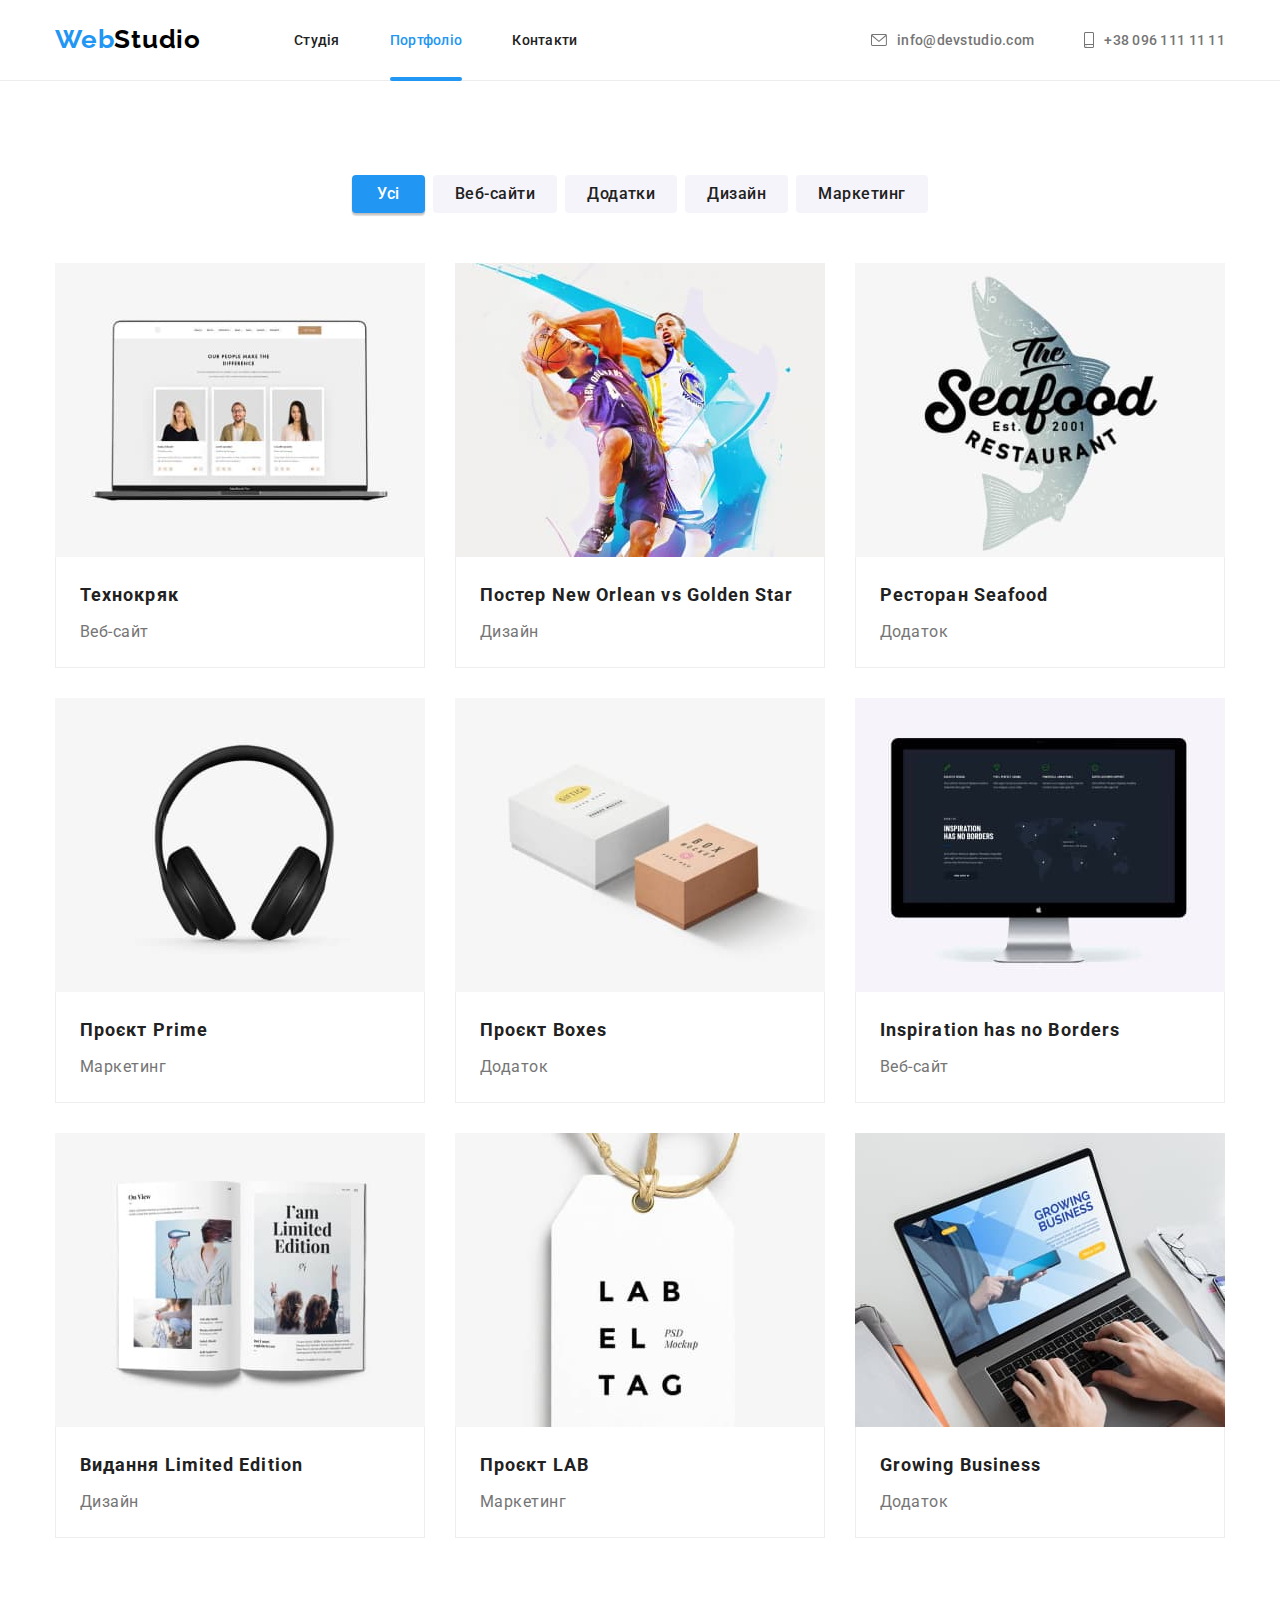
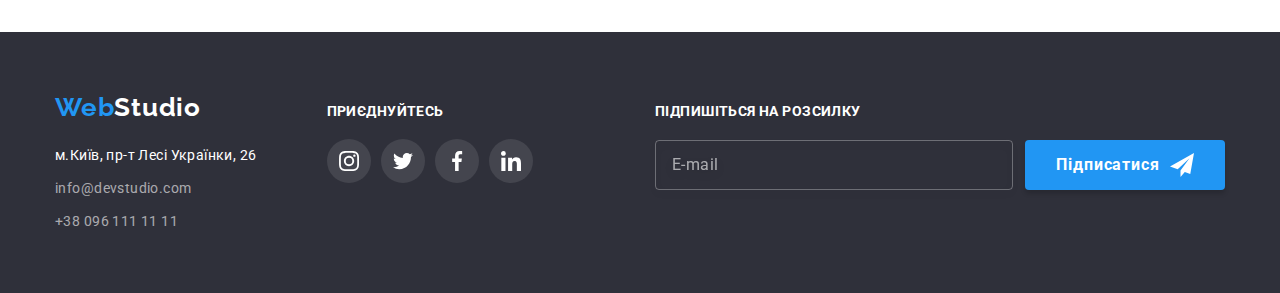
==== portfolio.html @ 1e5fd44d "Created repository" ====
<!DOCTYPE html>
<html lang="uk">
<head>
    <meta charset="UTF-8">
    <meta http-equiv="X-UA-Compatible" content="IE=edge">
    <meta name="viewport" content="width=device-width, initial-scale=1.0">
    <title>Портфоліо</title>
    <link rel="preconnect" href="https://fonts.googleapis.com">
    <link rel="preconnect" href="https://fonts.gstatic.com" crossorigin>
    <link href="https://fonts.googleapis.com/css2?family=Open+Sans:wght@400;500;600;700&family=Raleway:wght@700&family=Roboto:wght@400;500;700;900&display=swap" rel="stylesheet">
    <link rel="stylesheet" href="https://cdnjs.cloudflare.com/ajax/libs/modern-normalize/1.1.0/modern-normalize.css">
    <link rel="stylesheet" href="./css/style.css">
</head> 
<body class="page-body">
    <!-- HEADER -->
    <header class="page-header">
        <nav class="container main-nav">
            <a class="logo-link link" href="/"><span class="logo-web">Web</span><span class="studio-black">Studio</span></a>
            <ul class="site-nav list">
                <li class="item"><a class="header-link link" href="./index.html">Студія</a></li>
                <li class="item"><a class="header-link link current ancor" href="#">Портфоліо</a></li>
                <li class="item"><a class="header-link link" href="#">Контакти</a></li>
            </ul>
            <ul class="contacts-nav list">
                <li class="item">
                    <a class="header-link link" href="mailto:info@devstudio.com">
                        <svg class="mail-icon icon" width="16" height="12">
                            <use href="./images/icons.svg#icon-mail"></use>
                        </svg>
                        <span>info@devstudio.com</span>
                    </a>
                </li>
                <li class="item">
                    <a class="header-link link" href="tel:+380961111111">
                        <svg class="phone-icon icon" width="10" height="16">
                             <use href="./images/icons.svg#icon-phone"></use>
                        </svg>
                        <span>+38 096 111 11 11</span> 
                    </a>
                </li>
            </ul>
        </nav>
    </header>
    <main>
    <!-- PORTFOLIO HERO-->
    <section class="section-portfolio">
        <div class="container">
            <h1 class="visually-hidden">Cписок Портфоліо</h1>
            <ul class="flex-button list">
                <li class="item"><button class="button primary" type="button">Усі</button></li>
                <li class="item"><button class="button secondary" type="button">Веб-сайти</button></li>
                <li class="item"><button class="button secondary" type="button">Додатки</button></li>
                <li class="item"><button class="button secondary" type="button">Дизайн</button></li>
                <li class="item"><button class="button secondary" type="button">Маркетинг</button></li>
            </ul>
        </div>
        <div class="flex-container container">
            <ul class="flex-projects list">
                <li class="item">
                    <a class="flex-link link" href="/">
                        <div class="portfolio-overlay">
                            <img class="img" src="./portfolio-images/project1.jpg" alt="project1" width="370" height="294" />
                            <p class="overlay-text">
                                Ресурс пропонує комплексні пропозиції з різним рівнем
                                функціоналу та сервісів. Все це дозволить відвідувачу
                                отримати вичерпні відомості про компанію чи приватну особу.
                            </p>
                        </div>
                        <div class="flex-text">
                            <h2 class="title">Технокряк</h2>
                            <p class="text">Веб-сайт</p>
                        </div>
                    </a>
                </li>
                <li class="item">
                    <a class="flex-link link" href="/">
                        <div class="portfolio-overlay">
                            <img class="img" src="./portfolio-images/project2.jpg" alt="project2" width="370" height="294" />
                            <p class="overlay-text">
                                Ресурс пропонує комплексні пропозиції з різним рівнем
                                функціоналу та сервісів. Все це дозволить відвідувачу
                                отримати вичерпні відомості про компанію чи приватну особу.
                            </p>
                        </div>
                        <div class="flex-text">
                            <h2 class="title">Постер New Orlean vs Golden Star</h2>
                            <p class="text">Дизайн</p>
                        </div>
                    </a>
                </li>
                <li class="item">
                    <a class="flex-link link" href="/">
                        <div class="portfolio-overlay">
                            <img class="img" src="./portfolio-images/project3.jpg" alt="project3" width="370" height="294" />
                            <p class="overlay-text">
                                Ресурс пропонує комплексні пропозиції з різним рівнем
                                функціоналу та сервісів. Все це дозволить відвідувачу
                                отримати вичерпні відомості про компанію чи приватну особу.
                            </p>
                        </div>
                        <div class="flex-text">
                            <h2 class="title">Ресторан Seafood</h2>
                            <p class="text">Додаток</p>
                        </div>
                    </a>
                </li>
                <li class="item">
                    <a class="flex-link link" href="/">
                        <div class="portfolio-overlay">
                            <img class="img" src="./portfolio-images/project4.jpg" alt="project4" width="370" height="294" />
                            <p class="overlay-text">
                                Ресурс пропонує комплексні пропозиції з різним рівнем
                                функціоналу та сервісів. Все це дозволить відвідувачу
                                отримати вичерпні відомості про компанію чи приватну особу.
                            </p>
                        </div>
                        <div class="flex-text">
                            <h2 class="title">Проєкт Prime</h2>
                            <p class="text">Маркетинг</p>
                        </div>
                    </a> 
                </li>
                <li class="item">
                    <a class="flex-link link" href="/">
                        <div class="portfolio-overlay">
                            <img class="img" src="./portfolio-images/project5.jpg" alt="project5" width="370" height="294" />
                            <p class="overlay-text">
                                Ресурс пропонує комплексні пропозиції з різним рівнем
                                функціоналу та сервісів. Все це дозволить відвідувачу
                                отримати вичерпні відомості про компанію чи приватну особу.
                            </p>
                        </div>
                        <div class="flex-text">
                            <h2 class="title">Проєкт Boxes</h2>
                            <p class="text">Додаток</p>
                        </div>
                    </a>
                </li>
                <li class="item">
                    <a class="flex-link link" href="/">
                        <div class="portfolio-overlay">
                            <img class="img img" src="./portfolio-images/project6.jpg" alt="project6" width="370" height="294" />
                            <p class="overlay-text">
                                Ресурс пропонує комплексні пропозиції з різним рівнем
                                функціоналу та сервісів. Все це дозволить відвідувачу
                                отримати вичерпні відомості про компанію чи приватну особу.
                            </p>
                        </div>
                        <div class="flex-text">
                            <h2 class="title">Inspiration has no Borders</h2>
                            <p class="text">Веб-сайт</p>
                        </div>
                    </a>
                </li>
                <li class="item">
                    <a class="flex-link link" href="/">
                        <div class="portfolio-overlay">
                            <img class="img" src="./portfolio-images/project7.jpg" alt="project7" width="370" height="294" />
                            <p class="overlay-text">
                                Ресурс пропонує комплексні пропозиції з різним рівнем
                                функціоналу та сервісів. Все це дозволить відвідувачу
                                отримати вичерпні відомості про компанію чи приватну особу.
                            </p>
                        </div>
                        <div class="flex-text">
                            <h2 class="title">Видання Limited Edition</h2>
                            <p class="text">Дизайн</p>
                        </div>
                    </a>
                </li>
                <li class="item">
                    <a class="flex-link link" href="/">
                        <div class="portfolio-overlay">
                            <img class="img" src="./portfolio-images/project8.jpg" alt="project8" width="370" height="294" />
                            <p class="overlay-text">
                                Ресурс пропонує комплексні пропозиції з різним рівнем
                                функціоналу та сервісів. Все це дозволить відвідувачу
                                отримати вичерпні відомості про компанію чи приватну особу.
                            </p>
                        </div> 
                        <div class="flex-text">
                            <h2 class="title">Проєкт LAB</h2>
                            <p class="text">Маркетинг</p>
                        </div>
                    </a>
                </li>
                <li class="item">
                    <a class="flex-link link" href="/">
                        <div class="portfolio-overlay">
                            <img class="img" src="./portfolio-images/project9.jpg" alt="project9" width="370" height="294" />
                            <p class="overlay-text">
                                Ресурс пропонує комплексні пропозиції з різним рівнем
                                функціоналу та сервісів. Все це дозволить відвідувачу
                                отримати вичерпні відомості про компанію чи приватну особу.
                            </p>
                        </div>
                        <div class="flex-text">
                            <h2 class="title">Growing Business</h2>
                            <p class="text">Додаток</p>
                        </div>
                    </a>
                </li>
            </div>
        </div>
    </section>
    </main>
<!-- FOOTER -->
<footer class="page-footer">
    <div class="container">
        <div class="footer-contacts">
            <a class="logo-link link" href="/"><span class="logo-web">Web</span><span class="studio-white">Studio</span></a>
            <address class="footer-address">
                <ul class="footer-list list">
                    <li class="item"><a class="footer-map link" href="https://goo.gl/maps/G85cK65bw4opuVoQ9" target=“_blank” rel=“noreferrer noopener nofollow”>
                    м.Київ, пр-т Лесі Українки, 26</a></li>
                    <li class="item"><a class="footer-mail link" href="mailto:info@devstudio.com">info@devstudio.com</a></li>
                    <li class="item"><a class="footer-tel link" href="tel:+380961111111">+38 096 111 11 11</a></li>
                </ul>
            </address>
        </div>
        <div class="footer-social">
            <h2 class="footer-title">Приєднуйтесь</h2>
            <ul class="footer-icons list">
                <li class="item">
                    <a href="" class="social-link">
                        <svg class="social-icon" width="20" height="20">
                            <use href="./images/icons.svg#icon-instagram"></use>
                        </svg>
                    </a>
                </li>
                <li class="item">
                    <a href="" class="social-link">
                        <svg class="social-icon" width="20" height="20">
                            <use href="./images/icons.svg#icon-twitter"></use>
                        </svg>
                    </a>
                </li>
                <li class="item">
                    <a href="" class="social-link">
                        <svg class="social-icon" width="20" height="20">
                            <use href="./images/icons.svg#icon-facebook"></use>
                        </svg>
                    </a>
                </li>
                <li class="item">
                    <a href="" class="social-link">
                        <svg class="social-icon" width="20" height="20">
                            <use href="./images/icons.svg#icon-linkedin"></use>
                        </svg>
                    </a>
                </li>
            </ul>
        </div>
        <div class="footer-form-wrapper">
          <p class="footer-label">Підпишіться на розсилку</p>
          <form name="footer-form" class="footer-form">
            <input
              name="mail-foot"
              id="mail-foot"
              type="email"
              class="footer-mail-input"
              placeholder="E-mail"
            />
          <button class="footer-button">
            <span class="footer-span">Підписатися</span>
            <svg class="icon-send" width="24" height="24">
              <use href="./images/icons.svg#icon-send"></use>
            </svg>
          </button>
        </form>
      </div>
    </div>           
</footer>
</body>
</html>
---- css/style.css ----
/* General styles */

:root {
  --main-color: #ffffff;
  --primary-title-color: #212121;
  --primary-text-color: #757575;
  --accent-color: #2196f3;
  --black-logo: #000000;
  --primary-bg-color: #2f303a;
  --team-bg-color: #f5f4fa;
  --footer-link-color: rgba(255, 255, 255, 0.6);
  --button-box-shadow: rgba(0, 0, 0, 0.15);
  --button-shadow-bg: #188ce8;
  --main-letter-spacing: 0.03em;
  --border-color: #ececec;
  --border-second-color: #eeeeee;
  --icon-bg-color: #afb1b8;
  --logo-footer-color: #ffffff;
}

* {
  box-sizing: border-box;
}

*::before,
*::after {
  box-sizing: inherit;
}

.img {
  width: 100%;
  height: auto;
  display: block;
}

h1,
h2,
h3,
p,
ul {
  margin: 0;
}

.page-body {
  font-family: "Roboto", sans-serif;
}

.container {
  width: 1200px;
  margin-right: auto;
  margin-left: auto;
  padding-right: 15px;
  padding-left: 15px;
  /* outline: 1px solid red; */
}

.visually-hidden {
  position: absolute;
  width: 1px;
  height: 1px;
  margin: -1px;
  border: 0;
  padding: 0;
  white-space: nowrap;
  clip-path: inset(100%);
  clip: rect(0 0 0 0);
  overflow: hidden;
}

.link {
  text-decoration: none;
}

.list {
  list-style: none;
  padding: 0;
  margin: 0;
}

.text {
  font-weight: 400;
  letter-spacing: var(--main-letter-spacing);
}

.hero,
.page-footer {
  background-color: var(--primary-bg-color);
}

/* Header styles */
.page-header {
  background-color: var(--main-color);
  border-bottom: 1px solid var(--border-color);
}

.main-nav {
  display: flex;
  align-items: center;
}

.site-nav,
.contacts-nav {
  display: flex;
}

.site-nav .item + .item {
  margin-left: 50px;
}

.site-nav .link,
.contacts-nav .link {
  display: flex;
  align-items: center;
  padding-top: 32px;
  padding-bottom: 32px;
  position: relative;
}

.contacts-nav {
  margin-left: auto;
}

.contacts-nav .item + .item {
  margin-left: 50px;
}

.site-nav .link,
.title {
  color: var(--primary-title-color);
}

.text,
.contacts-nav .link {
  color: var(--primary-text-color);
}

.header-link {
  font-weight: 500;
  font-size: 14px;
  line-height: calc(16 / 14);
  letter-spacing: 0.02em;

  transition: color 250ms cubic-bezier(0.4, 0, 0.2, 1),
    fill 250ms cubic-bezier(0.4, 0, 0.2, 1);
}

.header-link .icon {
  margin-right: 10px;
  fill: currentColor;
}

.logo-web,
.header-link.current,
.header-link:hover,
.header-link:focus,
.footer-list .link:hover,
.footer-list .link:focus {
  color: var(--accent-color);
}

.ancor::after {
  display: flex;
  content: "";
  width: 100%;
  height: 4px;
  background: var(--accent-color);
  border-radius: 2px;
  position: absolute;
  bottom: -1px;
}

/* WebStudio logo styles */
.studio-black {
  color: var(--black-logo);
}

.studio-white {
  color: var(--main-color);
}

.logo-link {
  font-family: "Raleway", sans-serif;
  font-weight: 700;
  font-size: 26px;
  line-height: calc(31 / 26);
  letter-spacing: var(--main-letter-spacing);
}

.page-header .logo-link {
  padding-top: 24px;
  padding-bottom: 25px;
  margin-right: 93px;
}

.second-title {
  margin-bottom: 50px;
  font-weight: 700;
  font-size: 36px;
  line-height: calc(42 / 36);
  text-align: center;
  letter-spacing: var(--main-letter-spacing);
}

/* Hero styles*/
.hero-title {
  width: 696px;
  margin-left: auto;
  margin-right: auto;
  margin-bottom: 30px;

  font-weight: 900;
  font-size: 44px;
  line-height: calc(60 / 44);
  text-align: center;
  letter-spacing: 0.06em;
  text-transform: uppercase;
  color: var(--main-color);
}

.hero {
  padding-top: 200px;
  padding-bottom: 200px;
  text-align: center;
  max-width: 1600px;
  margin-left: auto;
  margin-right: auto;
  background-image: linear-gradient(
      to right,
      rgba(47, 48, 58, 0.4),
      rgba(47, 48, 58, 0.4)
    ),
    url(../images/hero-bg.jpg);

  background-repeat: no-repeat;
  background-size: cover;
  background-position: center;
  text-align: center;
}

.hero-button {
  display: inline-block;
  text-align: center;
  /* min-width: 200px; */

  padding-top: 10px;
  padding-right: 32px;
  padding-bottom: 10px;
  padding-left: 32px;

  font-weight: 700;
  font-size: 16px;
  line-height: calc(30 / 16);
  align-items: center;
  letter-spacing: 0.06em;

  font-family: inherit;
  cursor: pointer;
  color: var(--main-color);
  background-color: var(--accent-color);
  border-radius: 4px;
  border: none;

  transition: color 250ms cubic-bezier(0.4, 0, 0.2, 1),
    background-color 250ms cubic-bezier(0.4, 0, 0.2, 1),
    box-shadow 250ms cubic-bezier(0.4, 0, 0.2, 1);
}

.hero-button:hover,
.hero-button:focus {
  color: var(--main-color);
  background-color: var(--button-shadow-bg);
  box-shadow: 0px 4px 4px var(--button-box-shadow);
}

/* Benefits Styles */
.section-benefits {
  padding-top: 94px;
}

.section-services,
.section-team,
.section-clients,
.section-portfolio {
  padding-top: 94px;
  padding-bottom: 94px;
}

.benefits-list {
  display: flex;
  margin-left: -30px;
  margin-bottom: 0;
}

.benefits-list .item {
  display: inline-block;
  align-items: center;
  justify-content: center;
  width: calc((100% - 90px) / 4);
  margin-left: 30px;
}

.benefits-list .item:last-child,
.services-list .item:last-child,
.team-list .item:last-child {
  margin-right: 0;
}

.benefits-icons {
  display: flex;
  width: 270px;
  height: 120px;
  align-items: center;
  justify-content: center;
  margin-bottom: 30px;
  border-radius: 4px;
  background-color: var(--team-bg-color);
}

.benefits-icon {
  width: 70px;
  height: 70px;
}

.benefits-list .title {
  font-weight: 700;
  font-size: 14px;
  line-height: calc(16 / 14);
  letter-spacing: var(--main-letter-spacing);
  text-transform: uppercase;
  color: var(--primary-title-color);
}

.benefits-list .text {
  margin-top: 10px;
  font-size: 14px;
  line-height: calc(24 / 14);
  letter-spacing: var(--main-letter-spacing);
}

/* Services styles */
.services-list {
  display: flex;
  margin-left: -30px;
}

.services-list .item {
  width: calc((100% - 60px) / 3);
  margin-left: 30px;
  margin-bottom: 0;
  position: relative;
}

.section .second-title {
  margin-bottom: 50px;
}

.service-img {
  display: block;
}

.services-list .service-text {
  display: flex;
  color: var(--main-color);
  font-weight: 700;
  font-size: 14px;
  line-height: calc(16 / 14);
  text-align: center;
  letter-spacing: var(--main-letter-spacing);
  text-transform: uppercase;
  background: rgba(47, 48, 58, 0.8);

  position: absolute;
  width: 100%;
  height: 70px;
  justify-content: center;
  align-items: center;
  bottom: 0px;
}

/* Team styles */
.section-team {
  background-color: var(--team-bg-color);
}

.team-list {
  display: flex;
  align-items: center;
  margin-left: -30px;
}

.team-list .item {
  width: calc((100% - 90px) / 4);
  margin-left: 30px;
  background-color: var(--main-color);
  box-shadow: 0px 1px 3px rgba(0, 0, 0, 0.12), 0px 1px 1px rgba(0, 0, 0, 0.14),
    0px 2px 1px rgba(0, 0, 0, 0.2);
  border-radius: 0px 0px 4px 4px;

  transition: background-color 250ms cubic-bezier(0.4, 0, 0.2, 1),
    box-shadow 250ms cubic-bezier(0.4, 0, 0.2, 1);
}

.team-content {
  padding-top: 30px;
  padding-bottom: 30px;
}

.team-name.title {
  margin-bottom: 10px;
  font-weight: 500;
  font-size: 16px;
  line-height: calc(19 / 16);
  text-align: center;
  letter-spacing: var(--main-letter-spacing);
}

.team-position.text {
  font-weight: 400;
  font-size: 16px;
  line-height: calc(19 / 16);
  text-align: center;
  letter-spacing: var(--main-letter-spacing);
}

/* Icons styles */

.team-list .social-icons {
  display: flex;
  justify-content: center;
  margin-top: 16px;
}

.team-list .social-item {
  width: 44px;
  height: 44px;
  margin-right: 10px;
}

.team-list .social-item:last-child {
  margin-right: 0;
}

.team-list .social-link {
  width: 100%;
  height: 100%;
  display: flex;
  align-items: center;
  justify-content: center;
  border-radius: 50%;
  background-color: var(--main-color);
  color: var(--icon-bg-color);

  transition: color 250ms cubic-bezier(0.4, 0, 0.2, 1),
    background-color 250ms cubic-bezier(0.4, 0, 0.2, 1),
    fill 250ms cubic-bezier(0.4, 0, 0.2, 1);
}

.team-list .social-link:hover,
.team-list .social-link:focus {
  background-color: var(--accent-color);
}

.team-list .social-link:hover,
.team-list .social-link:focus {
  color: var(--main-color);
}

.team-list .social-icon {
  fill: currentColor;
}

/* Clients */
.clients-list {
  display: flex;
}

.clients-list .item {
  list-style: none;
  width: 170px;
  height: 92px;
  margin-right: 30px;
  /* flex-basis: calc((100% - 150px) / 5);
  margin-right: 30px; */
}

.clients-list .item:last-child {
  margin-right: 0;
}

.clients-list .clients-link {
  width: 100%;
  height: 100%;
  display: flex;
  align-items: center;
  justify-content: center;
  border: 1px solid var(--icon-bg-color);
  border-radius: 4px;
  transition: border 250ms cubic-bezier(0.4, 0, 0.2, 1);
}

.clients-list .clients-icon {
  fill: var(--icon-bg-color);
  transition: fill 250ms cubic-bezier(0.4, 0, 0.2, 1);
}

.clients-list .clients-link:hover .clients-icon,
.clients-list .clients-link:focus .clients-icon {
  fill: var(--accent-color);
}

.clients-link:hover,
.clients-link:focus {
  border: 1px solid var(--accent-color);
  border-radius: 4px;
}

/* Footer styles */
.page-footer {
  padding-top: 60px;
  padding-bottom: 60px;
}

.page-footer .container {
  display: flex;
  align-items: baseline;
  /* justify-content: space-between; */
}

.footer-address {
  margin-top: 20px;
}
.footer-list {
  font-style: normal;
  font-weight: 400;
  font-size: 14px;
  line-height: calc(24 / 14);
  letter-spacing: var(--main-letter-spacing);
}

.footer-list .link {
  transition: color 250ms cubic-bezier(0.4, 0, 0.2, 1);
}

.footer-list .item + .item {
  margin-top: 9px;
}

.footer-map {
  color: var(--main-color);
}

.footer-tel,
.footer-mail {
  color: var(--footer-link-color);
}

.footer-title {
  font-weight: 700;
  font-size: 14px;
  line-height: calc(16 / 14);
  letter-spacing: var(--main-letter-spacing);
  text-transform: uppercase;
  margin-bottom: 20px;

  color: var(--main-color);
}

.footer-social {
  margin-left: 70px;
}

.footer-icons {
  display: flex;
}

.footer-icons .item {
  width: 44px;
  height: 44px;
}

.footer-icons .item:not(:last-child) {
  margin-right: 10px;
}

.footer-icons .social-link {
  width: 100%;
  height: 100%;
  display: flex;
  align-items: center;
  justify-content: center;
  border-radius: 50%;
  background-color: rgba(255, 255, 255, 0.1);

  transition: background-color 250ms cubic-bezier(0.4, 0, 0.2, 1),
    fill 250ms cubic-bezier(0.4, 0, 0.2, 1);
}

.footer-icons .social-icon {
  fill: var(--logo-footer-color);
}

.footer-icons .social-link:hover,
.footer-icons .social-link:focus {
  background-color: var(--accent-color);
}
/* Portfolio styles */
.flex-container .list {
  display: flex;
  flex-wrap: wrap;
}

.flex-text {
  padding-top: 20px;
  padding-right: 24px;
  padding-bottom: 20px;
  padding-left: 24px;

  border-right: 1px solid var(--border-second-color);
  border-bottom: 1px solid var(--border-second-color);
  border-left: 1px solid var(--border-second-color);
}

.flex-text .title {
  font-weight: 700;
  font-size: 18px;
  line-height: calc(36 / 18);
  letter-spacing: 0.06em;
  color: var(--primary-title-color);
}

.flex-text .text {
  margin-top: 4px;
  font-weight: 400;
  font-size: 16px;
  line-height: calc(30 / 16);
  letter-spacing: var(--main-letter-spacing);
  color: var(--primary-text-color);
}

.flex-link {
  display: block;
  text-decoration: none;
  transition: box-shadow 250ms cubic-bezier(0.4, 0, 0.2, 1);
}

.flex-link:hover {
  box-shadow: 0px 1px 1px rgba(0, 0, 0, 0.12), 0px 4px 4px rgba(0, 0, 0, 0.06),
    1px 4px 6px rgba(0, 0, 0, 0.16);
}
.flex-projects .item {
  width: calc((100% - 60px) / 3);
  margin-right: 30px;
  margin-bottom: 30px;
  background-color: var(--main-color);
}

.flex-projects .item:nth-child(3n) {
  margin-right: 0;
}

.flex-projects .item:nth-last-child(-n + 3) {
  margin-bottom: 0;
}

.portfolio-overlay {
  position: relative;
  overflow: hidden;
}

.flex-projects .item:hover .overlay-text {
  transform: translateY(0);
}

.overlay-text {
  display: flex;
  font-weight: 400;
  font-size: 18px;
  line-height: 1.56;
  letter-spacing: 0.03em;
  color: var(--main-color);
  position: absolute;
  bottom: 0;
  background-color: rgba(33, 150, 243, 0.9);
  width: 100%;
  height: 100%;
  align-items: center;
  justify-content: center;
  padding: 63px 24px;
  transform: translateY(100%);

  transition: transform 250ms cubic-bezier(0.4, 0, 0.2, 1);
}

/* Portfolio buttons styles */
.flex-button {
  display: flex;
  justify-content: center;
  margin-top: 0;
  margin-bottom: 50px;
}

.flex-button .button {
  font-weight: 500;
  font-size: 16px;
  line-height: calc(26 / 16);
  text-align: center;
  letter-spacing: var(--main-letter-spacing);
  border-radius: 4px;
  cursor: pointer;
  border: none;

  transition: color 250ms cubic-bezier(0.4, 0, 0.2, 1),
    background-color 250ms cubic-bezier(0.4, 0, 0.2, 1),
    box-shadow 250ms cubic-bezier(0.4, 0, 0.2, 1);
}

.flex-button .item + .item {
  margin-left: 8px;
}

.flex-button .primary {
  padding: 6px 25px;
  color: var(--main-color);
  background-color: var(--accent-color);
  box-shadow: 0px 3px 1px rgba(0, 0, 0, 0.1), 0px 1px 2px rgba(0, 0, 0, 0.08),
    0px 2px 2px rgba(0, 0, 0, 0.12);
}

.flex-button .secondary {
  padding: 6px 22px;
  color: var(--primary-title-color);
  background-color: var(--team-bg-color);
}

.flex-button .secondary:hover,
.flex-button .secondary:focus {
  color: var(--main-color);
  background-color: var(--accent-color);
  box-shadow: 0px 3px 1px rgba(0, 0, 0, 0.1), 0px 1px 2px rgba(0, 0, 0, 0.08),
    0px 2px 2px rgba(0, 0, 0, 0.12);
}

/* Modal-backdrop styles*/
.modal-backdrop {
  position: fixed;
  top: 0;
  bottom: 0;
  left: 0;
  right: 0;
  background-color: rgba(0, 0, 0, 0.2);
  opacity: 1;
  visibility: visible;
  transition: opacity 500ms, visibility 500ms,
    color 250ms cubic-bezier(0.4, 0, 0.2, 1),
    background-color 250ms cubic-bezier(0.4, 0, 0.2, 1);
}

.modal-backdrop.is-hidden .modal {
  transform: rotate(-180deg);
}

.is-hidden {
  visibility: hidden;
  opacity: 0;
  pointer-events: none;
}

.modal {
  width: 528px;
  position: absolute;
  top: 50%;
  left: 50%;
  transform: translate(-50%, -50%) rotate(0);
  transition: transform 1000ms cubic-bezier(0.4, 0, 0.2, 1);
  background-color: var(--main-color);
  box-shadow: 0px 1px 3px rgba(0, 0, 0, 0.12), 0px 1px 1px rgba(0, 0, 0, 0.14),
    0px 2px 1px rgba(0, 0, 0, 0.2);
  border-radius: 4px;
  padding: 40px;
}

.modal .close-sign {
  position: absolute;
  display: flex;
  justify-content: center;
  cursor: pointer;
  align-items: center;
  top: 8px;
  right: 8px;
  width: 30px;
  height: 30px;
  border-radius: 50%;

  background-color: var(--main-color);
  border: 1px solid rgba(0, 0, 0, 0.1);
  color: rgba(0, 0, 0, 1);
}

.close-sign .closed-icon {
  height: 30px;
  transition: fill 250ms cubic-bezier(0.4, 0, 0.2, 1);
}

.close-sign:hover .closed-icon,
.close-sign:focus .closed-icon {
  fill: var(--accent-color);
}

.modal-text {
  font-weight: 700;
  font-size: 20px;
  line-height: 1.15;
  text-align: center;
  letter-spacing: var(--main-letter-spacing);
  color: var(--primary-title-color);
  margin-bottom: 12px;
}

.modal-input {
  font-weight: 400;
  font-size: 12px;
  line-height: 1.67;
  letter-spacing: 0.01em;

  color: var(--black-logo);
  width: 448px;
  height: 40px;
  border: 1px solid rgba(33, 33, 33, 0.2);
  border-radius: 4px;
  padding-left: 42px;
  padding-top: 12px;
  padding-bottom: 12px;
  outline: none;

  transition: border 250ms cubic-bezier(0.4, 0, 0.2, 1);
}

.input-wrapper {
  position: relative;
  margin-bottom: 10px;
}

.input-icon {
  position: absolute;
  left: 12px;
  top: 50%;
  transform: translateY(-50%);
  fill: var(--primary-title-color);

  transition: fill 250ms cubic-bezier(0.4, 0, 0.2, 1);
}

.modal-input:focus + .input-icon,
.modal-input:hover + .input-icon {
  fill: var(--accent-color);
}

.modal-input:focus,
.modal-input:hover {
  border: 1px solid var(--accent-color);
}

.modal-button {
  font-weight: 700;
  font-size: 16px;
  line-height: 1.88;
  display: flex;
  justify-content: center;
  align-items: center;
  text-align: center;
  letter-spacing: 0.06em;

  border: none;
  cursor: pointer;
  width: 200px;
  height: 50px;
  margin: 0 auto;
  padding: 0;
  color: var(--main-color);
  background-color: var(--accent-color);
  border-radius: 4px;
  box-shadow: 0px 4px 4px rgba(0, 0, 0, 0.15);

  transition: background-color 250ms cubic-bezier(0.4, 0, 0.2, 1);
}

.modal-button:hover,
.modal-button:focus {
  background-color: var(--button-shadow-bg);
}

.modal-label {
  display: block;
  width: 100%;

  font-weight: 400;
  font-size: 12px;
  line-height: 1.17;
  letter-spacing: 0.01em;
  color: var(--primary-text-color);
  margin-bottom: 4px;
}

.modal-textarea {
  font-weight: 400;
  font-size: 12px;
  line-height: 1.67;
  letter-spacing: 0.01em;
  color: var(--black-logo);

  width: 100%;
  height: 120px;
  border: 1px solid rgba(33, 33, 33, 0.2);
  border-radius: 4px;
  outline: none;
  resize: none;
  margin-bottom: 20px;
  padding: 12px 16px;
  transition: border 250ms cubic-bezier(0.4, 0, 0.2, 1);
}

.modal-textarea:focus,
.modal-textarea:hover {
  border: 1px solid var(--accent-color);
}

.modal-textarea::placeholder {
  color: rgba(117, 117, 117, 0.5);
}

.checkbox-text,
.checkbox-link {
  font-weight: 400;
  font-size: 14px;
  line-height: 1.71;
  letter-spacing: var(--main-letter-spacing);
  color: var(--primary-text-color);
}

.checkbox-link {
  text-decoration-skip-ink: none;
  color: var(--accent-color);
}

.checkbox-line {
  margin-bottom: 30px;
}

.checkbox-label {
  display: flex;
  align-items: center;
  justify-content: center;
}

.checkbox-label::before {
  content: "";
  display: flex;
  margin-right: 8px;
  width: 16px;
  height: 15px;
  border: 2px solid var(--primary-title-color);
  border-radius: 2px;
}

.checkbox-input:checked + .checkbox-label::before {
  background-color: var(--accent-color);
  border: none;
  background-image: url(../images/check-mark.svg);
  background-repeat: no-repeat;
  background-position: center;
}


/* Footer-input and button styles */
.footer-form-wrapper {
  margin-left: auto;
}

.footer-form {
  display: flex;
  align-items: flex-end;
}

.footer-label {
  font-weight: 700;
  font-size: 14px;
  line-height: 1.14;
  letter-spacing: var(--main-letter-spacing);
  text-transform: uppercase;
  color: var(--main-color);
}

.footer-mail-input {
  width: 358px;
  height: 50px;
  border: 1px solid rgba(255, 255, 255, 0.3);
  filter: drop-shadow(0px 4px 4px rgba(0, 0, 0, 0.15));
  border-radius: 4px;
  background: transparent;
  outline: none;

  font-weight: 400;
  font-size: 16px;
  line-height: 1.25;
  align-items: center;
  letter-spacing: var(--main-letter-spacing);
  padding: 15px 16px;
  margin-top: 20px;
  margin-right: 12px;
  color: var(--main-color);
  
  transition: border 250ms cubic-bezier(0.4, 0, 0.2, 1);
}

.footer-mail-input:focus,
.footer-mail-input:hover {
  border: 1px solid var(--accent-color);
}

.footer-mail-input::placeholder {
  color: rgba(255, 255, 255, 0.6);
}

.footer-button {
  font-weight: 700;
  font-size: 16px;
  line-height: 1.88;
  width: 200px;
  height: 50px;
  display: flex;
  align-items: center;
  text-align: center;
  justify-content: center;
  letter-spacing: 0.06em;
  cursor: pointer;

  background-color: var(--accent-color);
  color: var(--main-color);
  box-shadow: 0px 4px 4px rgba(0, 0, 0, 0.15);
  border-radius: 4px;
  border: none;

  transition: background-color 250ms cubic-bezier(0.4, 0, 0.2, 1);
}

.footer-button:hover,
.footer-button:focus {
  background-color: var(--button-shadow-bg);
}

.footer-span {
  margin-right: 10px;
}

.icon-send {
  fill: currentColor;
}
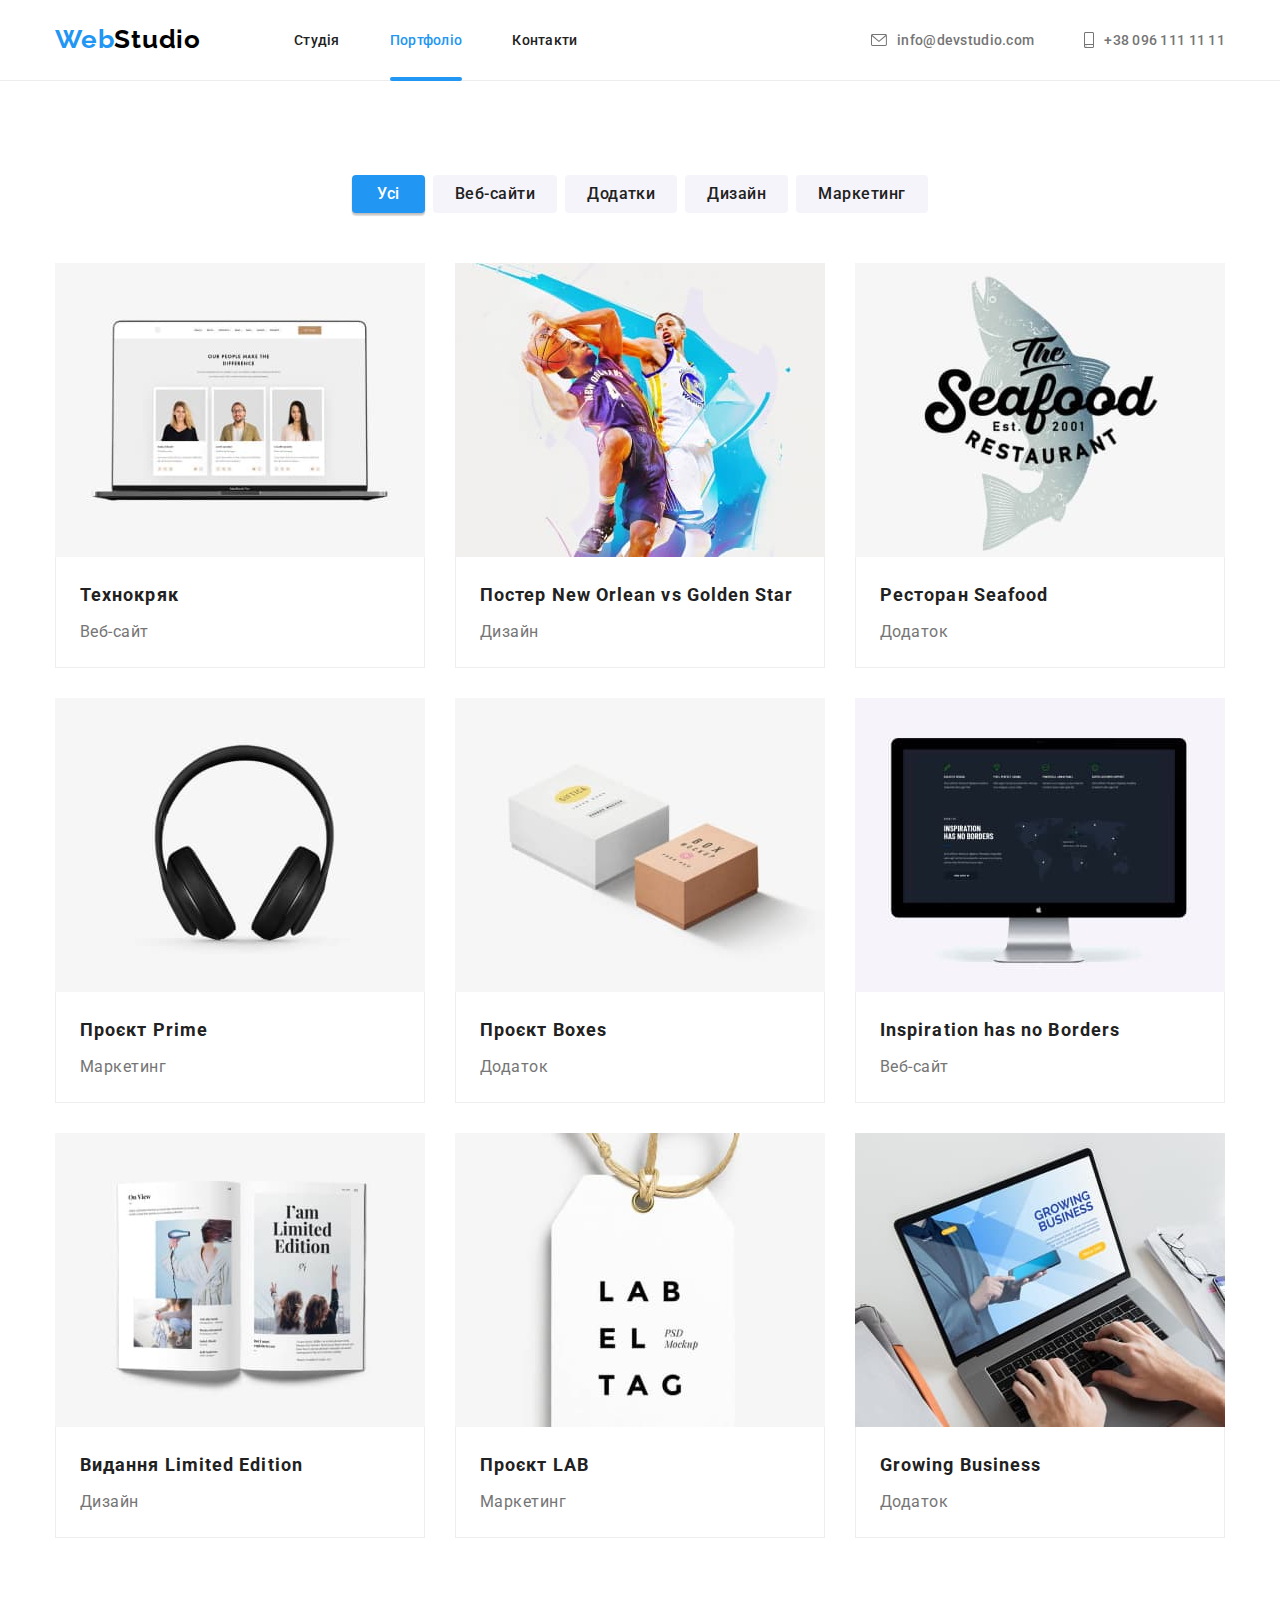
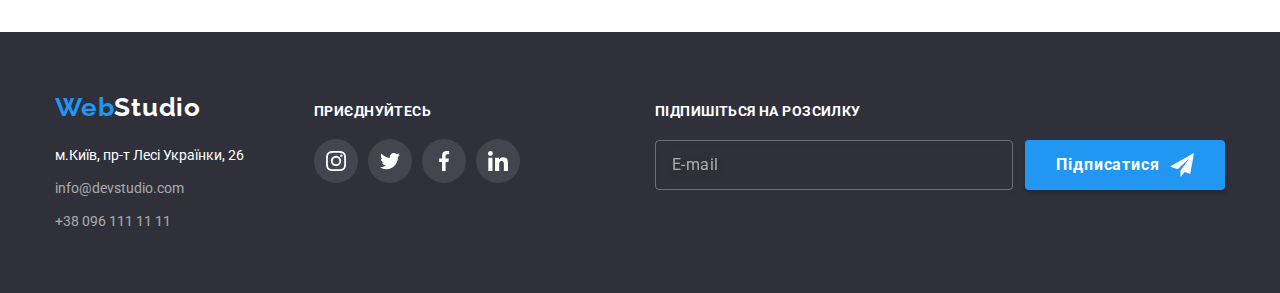
==== commit ae2bf230: "Created scss compoments" ====
--- a/portfolio.html
+++ b/portfolio.html
@@ -9,7 +9,7 @@
     <link rel="preconnect" href="https://fonts.gstatic.com" crossorigin>
     <link href="https://fonts.googleapis.com/css2?family=Open+Sans:wght@400;500;600;700&family=Raleway:wght@700&family=Roboto:wght@400;500;700;900&display=swap" rel="stylesheet">
     <link rel="stylesheet" href="https://cdnjs.cloudflare.com/ajax/libs/modern-normalize/1.1.0/modern-normalize.css">
-    <link rel="stylesheet" href="./css/style.css">
+    <link rel="stylesheet" href="./css/main.min.css">
 </head> 
 <body class="page-body">
     <!-- HEADER -->
--- a/css/main.min.css
+++ b/css/main.min.css
@@ -0,0 +1 @@
+*{-webkit-box-sizing:border-box;box-sizing:border-box}*::before,*::after{-webkit-box-sizing:inherit;box-sizing:inherit}.img{width:100%;height:auto;display:block}h1,h2,h3,p,ul{margin:0}.page-body{font-family:"Roboto",sans-serif}.container{width:1200px;margin-right:auto;margin-left:auto;padding-right:15px;padding-left:15px}.link{text-decoration:none}.list{list-style:none;padding:0;margin:0}.text{font-weight:400;letter-spacing:.03em}.hero,.page-footer{background-color:#2f303a}.second-title{margin-bottom:50px;font-weight:700;font-size:36px;line-height:1.1666666667;text-align:center;letter-spacing:.03em}.section-services,.section-team,.section-clients,.section-portfolio{padding-top:94px;padding-bottom:94px}.visually-hidden{position:absolute;width:1px;height:1px;margin:-1px;border:0;padding:0;white-space:nowrap;-webkit-clip-path:inset(100%);clip-path:inset(100%);clip:rect(0 0 0 0);overflow:hidden}.hero-button{display:inline-block;text-align:center;padding-top:10px;padding-right:32px;padding-bottom:10px;padding-left:32px;font-weight:700;font-size:16px;line-height:1.875;-webkit-box-align:center;-ms-flex-align:center;align-items:center;letter-spacing:.06em;font-family:inherit;cursor:pointer;color:#fff;background-color:#2196f3;border-radius:4px;border:none;-webkit-transition:color 250ms cubic-bezier(0.4, 0, 0.2, 1),background-color 250ms cubic-bezier(0.4, 0, 0.2, 1),-webkit-box-shadow 250ms cubic-bezier(0.4, 0, 0.2, 1);transition:color 250ms cubic-bezier(0.4, 0, 0.2, 1),background-color 250ms cubic-bezier(0.4, 0, 0.2, 1),-webkit-box-shadow 250ms cubic-bezier(0.4, 0, 0.2, 1);transition:color 250ms cubic-bezier(0.4, 0, 0.2, 1),background-color 250ms cubic-bezier(0.4, 0, 0.2, 1),box-shadow 250ms cubic-bezier(0.4, 0, 0.2, 1);transition:color 250ms cubic-bezier(0.4, 0, 0.2, 1),background-color 250ms cubic-bezier(0.4, 0, 0.2, 1),box-shadow 250ms cubic-bezier(0.4, 0, 0.2, 1),-webkit-box-shadow 250ms cubic-bezier(0.4, 0, 0.2, 1)}.hero-button:hover,.hero-button:focus{color:#fff;background-color:#188ce8;-webkit-box-shadow:0px 4px 4px rgba(0,0,0,.15);box-shadow:0px 4px 4px rgba(0,0,0,.15)}.modal-backdrop{position:fixed;top:0;bottom:0;left:0;right:0;background-color:rgba(0,0,0,.2);opacity:1;visibility:visible;-webkit-transition:opacity 500ms,visibility 500ms,color 250ms cubic-bezier(0.4, 0, 0.2, 1),background-color 250ms cubic-bezier(0.4, 0, 0.2, 1);transition:opacity 500ms,visibility 500ms,color 250ms cubic-bezier(0.4, 0, 0.2, 1),background-color 250ms cubic-bezier(0.4, 0, 0.2, 1)}.modal-backdrop.is-hidden .modal{-webkit-transform:rotate(-180deg);transform:rotate(-180deg)}.is-hidden{visibility:hidden;opacity:0;pointer-events:none}.modal{width:528px;position:absolute;top:50%;left:50%;-webkit-transform:translate(-50%, -50%) rotate(0);transform:translate(-50%, -50%) rotate(0);-webkit-transition:-webkit-transform 1000ms cubic-bezier(0.4, 0, 0.2, 1);transition:-webkit-transform 1000ms cubic-bezier(0.4, 0, 0.2, 1);transition:transform 1000ms cubic-bezier(0.4, 0, 0.2, 1);transition:transform 1000ms cubic-bezier(0.4, 0, 0.2, 1), -webkit-transform 1000ms cubic-bezier(0.4, 0, 0.2, 1);background-color:#fff;-webkit-box-shadow:0px 1px 3px rgba(0,0,0,.12),0px 1px 1px rgba(0,0,0,.14),0px 2px 1px rgba(0,0,0,.2);box-shadow:0px 1px 3px rgba(0,0,0,.12),0px 1px 1px rgba(0,0,0,.14),0px 2px 1px rgba(0,0,0,.2);border-radius:4px;padding:40px}.close-sign{position:absolute;display:-webkit-box;display:-ms-flexbox;display:flex;-webkit-box-pack:center;-ms-flex-pack:center;justify-content:center;cursor:pointer;-webkit-box-align:center;-ms-flex-align:center;align-items:center;top:8px;right:8px;width:30px;height:30px;border-radius:50%;background-color:#fff;border:1px solid rgba(0,0,0,.1);color:#000}.closed-icon{height:30px;-webkit-transition:fill 250ms cubic-bezier(0.4, 0, 0.2, 1);transition:fill 250ms cubic-bezier(0.4, 0, 0.2, 1)}.close-sign:hover .closed-icon,.close-sign:focus .closed-icon{fill:#2196f3}.modal-text{font-weight:700;font-size:20px;line-height:1.15;text-align:center;letter-spacing:.03em;color:#212121;margin-bottom:12px}.modal-input{font-weight:400;font-size:12px;line-height:1.67;letter-spacing:.01em;color:#000;width:448px;height:40px;border:1px solid rgba(33,33,33,.2);border-radius:4px;padding-left:42px;padding-top:12px;padding-bottom:12px;outline:none;-webkit-transition:border 250ms cubic-bezier(0.4, 0, 0.2, 1);transition:border 250ms cubic-bezier(0.4, 0, 0.2, 1)}.input-wrapper{position:relative;margin-bottom:10px}.input-icon{position:absolute;left:12px;top:50%;-webkit-transform:translateY(-50%);transform:translateY(-50%);fill:#212121;-webkit-transition:fill 250ms cubic-bezier(0.4, 0, 0.2, 1);transition:fill 250ms cubic-bezier(0.4, 0, 0.2, 1)}.modal-input:focus+.input-icon,.modal-input:hover+.input-icon{fill:#2196f3}.modal-input:focus,.modal-input:hover{border:1px solid #2196f3}.modal-button{font-weight:700;font-size:16px;line-height:1.88;display:-webkit-box;display:-ms-flexbox;display:flex;-webkit-box-pack:center;-ms-flex-pack:center;justify-content:center;-webkit-box-align:center;-ms-flex-align:center;align-items:center;text-align:center;letter-spacing:.06em;border:none;cursor:pointer;width:200px;height:50px;margin:0 auto;padding:0;color:#fff;background-color:#2196f3;border-radius:4px;-webkit-box-shadow:0px 4px 4px rgba(0,0,0,.15);box-shadow:0px 4px 4px rgba(0,0,0,.15);-webkit-transition:background-color 250ms cubic-bezier(0.4, 0, 0.2, 1);transition:background-color 250ms cubic-bezier(0.4, 0, 0.2, 1)}.modal-button:hover,.modal-button:focus{background-color:#188ce8}.modal-label{display:block;width:100%;font-weight:400;font-size:12px;line-height:1.17;letter-spacing:.01em;color:#757575;margin-bottom:4px}.modal-textarea{font-weight:400;font-size:12px;line-height:1.67;letter-spacing:.01em;color:#000;width:100%;height:120px;border:1px solid rgba(33,33,33,.2);border-radius:4px;outline:none;resize:none;margin-bottom:20px;padding:12px 16px;-webkit-transition:border 250ms cubic-bezier(0.4, 0, 0.2, 1);transition:border 250ms cubic-bezier(0.4, 0, 0.2, 1)}.modal-textarea:focus,.modal-textarea:hover{border:1px solid #2196f3}.modal-textarea::-webkit-input-placeholder{color:rgba(117,117,117,.5)}.modal-textarea::-moz-placeholder{color:rgba(117,117,117,.5)}.modal-textarea:-ms-input-placeholder{color:rgba(117,117,117,.5)}.modal-textarea::-ms-input-placeholder{color:rgba(117,117,117,.5)}.modal-textarea::placeholder{color:rgba(117,117,117,.5)}.checkbox-text,.checkbox-link{font-weight:400;font-size:14px;line-height:1.71;letter-spacing:.03em;color:#757575}.checkbox-link{-webkit-text-decoration-skip-ink:none;text-decoration-skip-ink:none;color:#2196f3}.checkbox-line{margin-bottom:30px}.checkbox-label{display:-webkit-box;display:-ms-flexbox;display:flex;-webkit-box-align:center;-ms-flex-align:center;align-items:center;-webkit-box-pack:center;-ms-flex-pack:center;justify-content:center}.checkbox-label::before{content:"";display:-webkit-box;display:-ms-flexbox;display:flex;margin-right:8px;width:16px;height:15px;border:2px solid #212121;border-radius:2px}.checkbox-input:checked+.checkbox-label::before{background-color:#2196f3;border:none;background-image:url(../images/check-mark.svg);background-repeat:no-repeat;background-position:center}.footer-form-wrapper{margin-left:auto}.footer-form{display:-webkit-box;display:-ms-flexbox;display:flex;-webkit-box-align:end;-ms-flex-align:end;align-items:flex-end}.footer-label{font-weight:700;font-size:14px;line-height:1.14;letter-spacing:.03em;text-transform:uppercase;color:#fff}.footer-mail-input{width:358px;height:50px;border:1px solid rgba(255,255,255,.3);-webkit-filter:drop-shadow(0px 4px 4px rgba(0, 0, 0, 0.15));filter:drop-shadow(0px 4px 4px rgba(0, 0, 0, 0.15));border-radius:4px;background:rgba(0,0,0,0);outline:none;font-weight:400;font-size:16px;line-height:1.25;-webkit-box-align:center;-ms-flex-align:center;align-items:center;letter-spacing:.03em;padding:15px 16px;margin-top:20px;margin-right:12px;color:#fff;-webkit-transition:border 250ms cubic-bezier(0.4, 0, 0.2, 1);transition:border 250ms cubic-bezier(0.4, 0, 0.2, 1)}.footer-mail-input:focus,.footer-mail-input:hover{border:1px solid #2196f3}.footer-mail-input::-webkit-input-placeholder{color:rgba(255,255,255,.6)}.footer-mail-input::-moz-placeholder{color:rgba(255,255,255,.6)}.footer-mail-input:-ms-input-placeholder{color:rgba(255,255,255,.6)}.footer-mail-input::-ms-input-placeholder{color:rgba(255,255,255,.6)}.footer-mail-input::placeholder{color:rgba(255,255,255,.6)}.footer-button{font-weight:700;font-size:16px;line-height:1.88;width:200px;height:50px;display:-webkit-box;display:-ms-flexbox;display:flex;-webkit-box-align:center;-ms-flex-align:center;align-items:center;text-align:center;-webkit-box-pack:center;-ms-flex-pack:center;justify-content:center;letter-spacing:.06em;cursor:pointer;background-color:#2196f3;color:#fff;-webkit-box-shadow:0px 4px 4px rgba(0,0,0,.15);box-shadow:0px 4px 4px rgba(0,0,0,.15);border-radius:4px;border:none;-webkit-transition:background-color 250ms cubic-bezier(0.4, 0, 0.2, 1);transition:background-color 250ms cubic-bezier(0.4, 0, 0.2, 1)}.footer-button:hover,.footer-button:focus{background-color:#188ce8}.footer-span{margin-right:10px}.icon-send{fill:currentColor}.page-header{background-color:#fff;border-bottom:1px solid #ececec}.main-nav{display:-webkit-box;display:-ms-flexbox;display:flex;-webkit-box-align:center;-ms-flex-align:center;align-items:center}.site-nav,.contacts-nav{display:-webkit-box;display:-ms-flexbox;display:flex}.site-nav .item+.item{margin-left:50px}.site-nav .link,.contacts-nav .link{display:-webkit-box;display:-ms-flexbox;display:flex;-webkit-box-align:center;-ms-flex-align:center;align-items:center;padding-top:32px;padding-bottom:32px;position:relative}.contacts-nav{margin-left:auto}.contacts-nav .item+.item{margin-left:50px}.site-nav .link,.title{color:#212121}.text,.contacts-nav .link{color:#757575}.header-link{font-weight:500;font-size:14px;line-height:1.1428571429;letter-spacing:.02em;-webkit-transition:color 250ms cubic-bezier(0.4, 0, 0.2, 1),fill 250ms cubic-bezier(0.4, 0, 0.2, 1);transition:color 250ms cubic-bezier(0.4, 0, 0.2, 1),fill 250ms cubic-bezier(0.4, 0, 0.2, 1)}.header-link .icon{margin-right:10px;fill:currentColor}.logo-web,.header-link.current,.header-link:hover,.header-link:focus,.footer-list .link:hover,.footer-list .link:focus{color:#2196f3}.ancor::after{display:-webkit-box;display:-ms-flexbox;display:flex;content:"";width:100%;height:4px;background:#2196f3;border-radius:2px;position:absolute;bottom:-1px}.studio-black{color:#000}.studio-white{color:#fff}.logo-link{font-family:"Raleway",sans-serif;font-weight:700;font-size:26px;line-height:1.1923076923;letter-spacing:.03em}.page-header .logo-link{padding-top:24px;padding-bottom:25px;margin-right:93px}.hero{padding-top:200px;padding-bottom:200px;text-align:center;max-width:1600px;margin-left:auto;margin-right:auto;background-image:-webkit-gradient(linear, left top, right top, from(rgba(47, 48, 58, 0.4)), to(rgba(47, 48, 58, 0.4))),url(../images/hero-bg.jpg);background-image:linear-gradient(to right, rgba(47, 48, 58, 0.4), rgba(47, 48, 58, 0.4)),url(../images/hero-bg.jpg);background-repeat:no-repeat;background-size:cover;background-position:center;text-align:center}.hero-title{width:696px;margin-left:auto;margin-right:auto;margin-bottom:30px;font-weight:900;font-size:44px;line-height:1.3636363636;text-align:center;letter-spacing:.06em;text-transform:uppercase;color:#fff}.section-benefits{padding-top:94px}.benefits-list{display:-webkit-box;display:-ms-flexbox;display:flex;margin-left:-30px;margin-bottom:0}.benefits-list .item{display:inline-block;-webkit-box-align:center;-ms-flex-align:center;align-items:center;-webkit-box-pack:center;-ms-flex-pack:center;justify-content:center;width:calc((100% - 90px)/4);margin-left:30px}.benefits-list .item:last-child,.benefits-list .item:last-child,.benefits-list .item .team-list .item:last-child{margin-right:0}.benefits-icons{display:-webkit-box;display:-ms-flexbox;display:flex;width:270px;height:120px;-webkit-box-align:center;-ms-flex-align:center;align-items:center;-webkit-box-pack:center;-ms-flex-pack:center;justify-content:center;margin-bottom:30px;border-radius:4px;background-color:#f5f4fa}.benefits-icon{width:70px;height:70px}.benefits-list .title{font-weight:700;font-size:14px;line-height:1.1428571429;letter-spacing:.03em;text-transform:uppercase;color:#212121}.benefits-list .text{margin-top:10px;font-size:14px;line-height:1.7142857143;letter-spacing:.03em}.section-services .second-title{margin-bottom:50px}.section-services .services-list{display:-webkit-box;display:-ms-flexbox;display:flex;margin-left:-30px}.section-services .item{width:calc((100% - 60px)/3);margin-left:30px;margin-bottom:0;position:relative}.section-services .service-img{display:block}.section-services .service-text{display:-webkit-box;display:-ms-flexbox;display:flex;color:#fff;font-weight:700;font-size:14px;line-height:1.1428571429;text-align:center;letter-spacing:.03em;text-transform:uppercase;background:rgba(47,48,58,.8);position:absolute;width:100%;height:70px;-webkit-box-pack:center;-ms-flex-pack:center;justify-content:center;-webkit-box-align:center;-ms-flex-align:center;align-items:center;bottom:0px}.section-team{background-color:#f5f4fa}.team-list{display:-webkit-box;display:-ms-flexbox;display:flex;-webkit-box-align:center;-ms-flex-align:center;align-items:center;margin-left:-30px}.team-list .item{width:calc((100% - 90px)/4);margin-left:30px;background-color:#fff;-webkit-box-shadow:0px 1px 3px rgba(0,0,0,.12),0px 1px 1px rgba(0,0,0,.14),0px 2px 1px rgba(0,0,0,.2);box-shadow:0px 1px 3px rgba(0,0,0,.12),0px 1px 1px rgba(0,0,0,.14),0px 2px 1px rgba(0,0,0,.2);border-radius:0px 0px 4px 4px;-webkit-transition:background-color 250ms cubic-bezier(0.4, 0, 0.2, 1),-webkit-box-shadow 250ms cubic-bezier(0.4, 0, 0.2, 1);transition:background-color 250ms cubic-bezier(0.4, 0, 0.2, 1),-webkit-box-shadow 250ms cubic-bezier(0.4, 0, 0.2, 1);transition:background-color 250ms cubic-bezier(0.4, 0, 0.2, 1),box-shadow 250ms cubic-bezier(0.4, 0, 0.2, 1);transition:background-color 250ms cubic-bezier(0.4, 0, 0.2, 1),box-shadow 250ms cubic-bezier(0.4, 0, 0.2, 1),-webkit-box-shadow 250ms cubic-bezier(0.4, 0, 0.2, 1)}.team-content{padding-top:30px;padding-bottom:30px}.team-name.title{margin-bottom:10px;font-weight:500;font-size:16px;line-height:1.1875;text-align:center;letter-spacing:.03em}.team-position.text{font-weight:400;font-size:16px;line-height:1.1875;text-align:center;letter-spacing:.03em}.team-list .social-icons{display:-webkit-box;display:-ms-flexbox;display:flex;-webkit-box-pack:center;-ms-flex-pack:center;justify-content:center;margin-top:16px}.team-list .social-item{width:44px;height:44px;margin-right:10px}.team-list .social-item:last-child{margin-right:0}.team-list .social-link{width:100%;height:100%;display:-webkit-box;display:-ms-flexbox;display:flex;-webkit-box-align:center;-ms-flex-align:center;align-items:center;-webkit-box-pack:center;-ms-flex-pack:center;justify-content:center;border-radius:50%;background-color:#fff;color:#afb1b8;-webkit-transition:color 250ms cubic-bezier(0.4, 0, 0.2, 1),background-color 250ms cubic-bezier(0.4, 0, 0.2, 1),fill 250ms cubic-bezier(0.4, 0, 0.2, 1);transition:color 250ms cubic-bezier(0.4, 0, 0.2, 1),background-color 250ms cubic-bezier(0.4, 0, 0.2, 1),fill 250ms cubic-bezier(0.4, 0, 0.2, 1)}.team-list .social-link:hover,.team-list .social-link:focus{background-color:#2196f3}.team-list .social-link:hover,.team-list .social-link:focus{color:#fff}.team-list .social-icon{fill:currentColor}.clients-list{display:-webkit-box;display:-ms-flexbox;display:flex}.clients-list .item{list-style:none;width:170px;height:92px;margin-right:30px}.clients-list .item:last-child{margin-right:0}.clients-list .clients-link{width:100%;height:100%;display:-webkit-box;display:-ms-flexbox;display:flex;-webkit-box-align:center;-ms-flex-align:center;align-items:center;-webkit-box-pack:center;-ms-flex-pack:center;justify-content:center;border:1px solid #afb1b8;border-radius:4px;-webkit-transition:border 250ms cubic-bezier(0.4, 0, 0.2, 1);transition:border 250ms cubic-bezier(0.4, 0, 0.2, 1)}.clients-list .clients-icon{fill:#afb1b8;-webkit-transition:fill 250ms cubic-bezier(0.4, 0, 0.2, 1);transition:fill 250ms cubic-bezier(0.4, 0, 0.2, 1)}.clients-list .clients-link:hover .clients-icon,.clients-list .clients-link:focus .clients-icon{fill:#2196f3}.clients-link:hover,.clients-link:focus{border:1px solid #2196f3;border-radius:4px}.flex-container .list{display:-webkit-box;display:-ms-flexbox;display:flex;-ms-flex-wrap:wrap;flex-wrap:wrap}.flex-text{padding-top:20px;padding-right:24px;padding-bottom:20px;padding-left:24px;border-right:1px solid #eee;border-bottom:1px solid #eee;border-left:1px solid #eee}.flex-text .title{font-weight:700;font-size:18px;line-height:2;letter-spacing:.06em;color:#212121}.flex-text .text{margin-top:4px;font-weight:400;font-size:16px;line-height:1.875;letter-spacing:.03em;color:#757575}.flex-link{display:block;text-decoration:none;-webkit-transition:-webkit-box-shadow 250ms cubic-bezier(0.4, 0, 0.2, 1);transition:-webkit-box-shadow 250ms cubic-bezier(0.4, 0, 0.2, 1);transition:box-shadow 250ms cubic-bezier(0.4, 0, 0.2, 1);transition:box-shadow 250ms cubic-bezier(0.4, 0, 0.2, 1), -webkit-box-shadow 250ms cubic-bezier(0.4, 0, 0.2, 1)}.flex-link:hover{-webkit-box-shadow:0px 1px 1px rgba(0,0,0,.12),0px 4px 4px rgba(0,0,0,.06),1px 4px 6px rgba(0,0,0,.16);box-shadow:0px 1px 1px rgba(0,0,0,.12),0px 4px 4px rgba(0,0,0,.06),1px 4px 6px rgba(0,0,0,.16)}.flex-projects .item{width:calc((100% - 60px)/3);margin-right:30px;margin-bottom:30px;background-color:#fff}.flex-projects .item:nth-child(3n){margin-right:0}.flex-projects .item:nth-last-child(-n+3){margin-bottom:0}.flex-projects .item:hover .overlay-text{-webkit-transform:translateY(0);transform:translateY(0)}.portfolio-overlay{position:relative;overflow:hidden}.portfolio-overlay .overlay-text{display:-webkit-box;display:-ms-flexbox;display:flex;font-weight:400;font-size:18px;line-height:1.56;letter-spacing:.03em;color:#fff;position:absolute;bottom:0;background-color:rgba(33,150,243,.9);width:100%;height:100%;-webkit-box-align:center;-ms-flex-align:center;align-items:center;-webkit-box-pack:center;-ms-flex-pack:center;justify-content:center;padding:63px 24px;-webkit-transform:translateY(100%);transform:translateY(100%);-webkit-transition:-webkit-transform 250ms cubic-bezier(0.4, 0, 0.2, 1);transition:-webkit-transform 250ms cubic-bezier(0.4, 0, 0.2, 1);transition:transform 250ms cubic-bezier(0.4, 0, 0.2, 1);transition:transform 250ms cubic-bezier(0.4, 0, 0.2, 1), -webkit-transform 250ms cubic-bezier(0.4, 0, 0.2, 1)}.flex-button{display:-webkit-box;display:-ms-flexbox;display:flex;-webkit-box-pack:center;-ms-flex-pack:center;justify-content:center;margin-top:0;margin-bottom:50px}.flex-button .button{font-weight:500;font-size:16px;line-height:1.625;text-align:center;letter-spacing:.03em;border-radius:4px;cursor:pointer;border:none;-webkit-transition:color 250ms cubic-bezier(0.4, 0, 0.2, 1),background-color 250ms cubic-bezier(0.4, 0, 0.2, 1),-webkit-box-shadow 250ms cubic-bezier(0.4, 0, 0.2, 1);transition:color 250ms cubic-bezier(0.4, 0, 0.2, 1),background-color 250ms cubic-bezier(0.4, 0, 0.2, 1),-webkit-box-shadow 250ms cubic-bezier(0.4, 0, 0.2, 1);transition:color 250ms cubic-bezier(0.4, 0, 0.2, 1),background-color 250ms cubic-bezier(0.4, 0, 0.2, 1),box-shadow 250ms cubic-bezier(0.4, 0, 0.2, 1);transition:color 250ms cubic-bezier(0.4, 0, 0.2, 1),background-color 250ms cubic-bezier(0.4, 0, 0.2, 1),box-shadow 250ms cubic-bezier(0.4, 0, 0.2, 1),-webkit-box-shadow 250ms cubic-bezier(0.4, 0, 0.2, 1)}.flex-button .item+.item{margin-left:8px}.flex-button .primary{padding:6px 25px;color:#fff;background-color:#2196f3;-webkit-box-shadow:0px 3px 1px rgba(0,0,0,.1),0px 1px 2px rgba(0,0,0,.08),0px 2px 2px rgba(0,0,0,.12);box-shadow:0px 3px 1px rgba(0,0,0,.1),0px 1px 2px rgba(0,0,0,.08),0px 2px 2px rgba(0,0,0,.12)}.flex-button .secondary{padding:6px 22px;color:#212121;background-color:#f5f4fa}.flex-button .secondary:hover,.flex-button .secondary:focus{color:#fff;background-color:#2196f3;-webkit-box-shadow:0px 3px 1px rgba(0,0,0,.1),0px 1px 2px rgba(0,0,0,.08),0px 2px 2px rgba(0,0,0,.12);box-shadow:0px 3px 1px rgba(0,0,0,.1),0px 1px 2px rgba(0,0,0,.08),0px 2px 2px rgba(0,0,0,.12)}.page-footer{padding-top:60px;padding-bottom:60px}.page-footer .container{display:-webkit-box;display:-ms-flexbox;display:flex;-webkit-box-align:baseline;-ms-flex-align:baseline;align-items:baseline}.footer-address{margin-top:20px}.footer-list{font-style:normal;font-weight:400;font-size:14px;line-height:1.7142857143}.footer-list .link{-webkit-transition:color 250ms cubic-bezier(0.4, 0, 0.2, 1);transition:color 250ms cubic-bezier(0.4, 0, 0.2, 1)}.footer-list .item+.item{margin-top:9px}.footer-map{color:#fff}.footer-tel,.footer-mail{color:rgba(255,255,255,.6)}.footer-title{font-weight:700;font-size:14px;line-height:1.1428571429;letter-spacing:.03em;text-transform:uppercase;margin-bottom:20px;color:#fff}.footer-social{margin-left:70px}.footer-icons{display:-webkit-box;display:-ms-flexbox;display:flex}.footer-icons .item{width:44px;height:44px}.footer-icons .item:not(:last-child){margin-right:10px}.footer-icons .social-link{width:100%;height:100%;display:-webkit-box;display:-ms-flexbox;display:flex;-webkit-box-align:center;-ms-flex-align:center;align-items:center;-webkit-box-pack:center;-ms-flex-pack:center;justify-content:center;border-radius:50%;background-color:rgba(255,255,255,.1);-webkit-transition:background-color 250ms cubic-bezier(0.4, 0, 0.2, 1),fill 250ms cubic-bezier(0.4, 0, 0.2, 1);transition:background-color 250ms cubic-bezier(0.4, 0, 0.2, 1),fill 250ms cubic-bezier(0.4, 0, 0.2, 1)}.footer-icons .social-icon{fill:#fff}.footer-icons .social-link:hover,.footer-icons .social-link:focus{background-color:#2196f3}/*# sourceMappingURL=main.min.css.map */